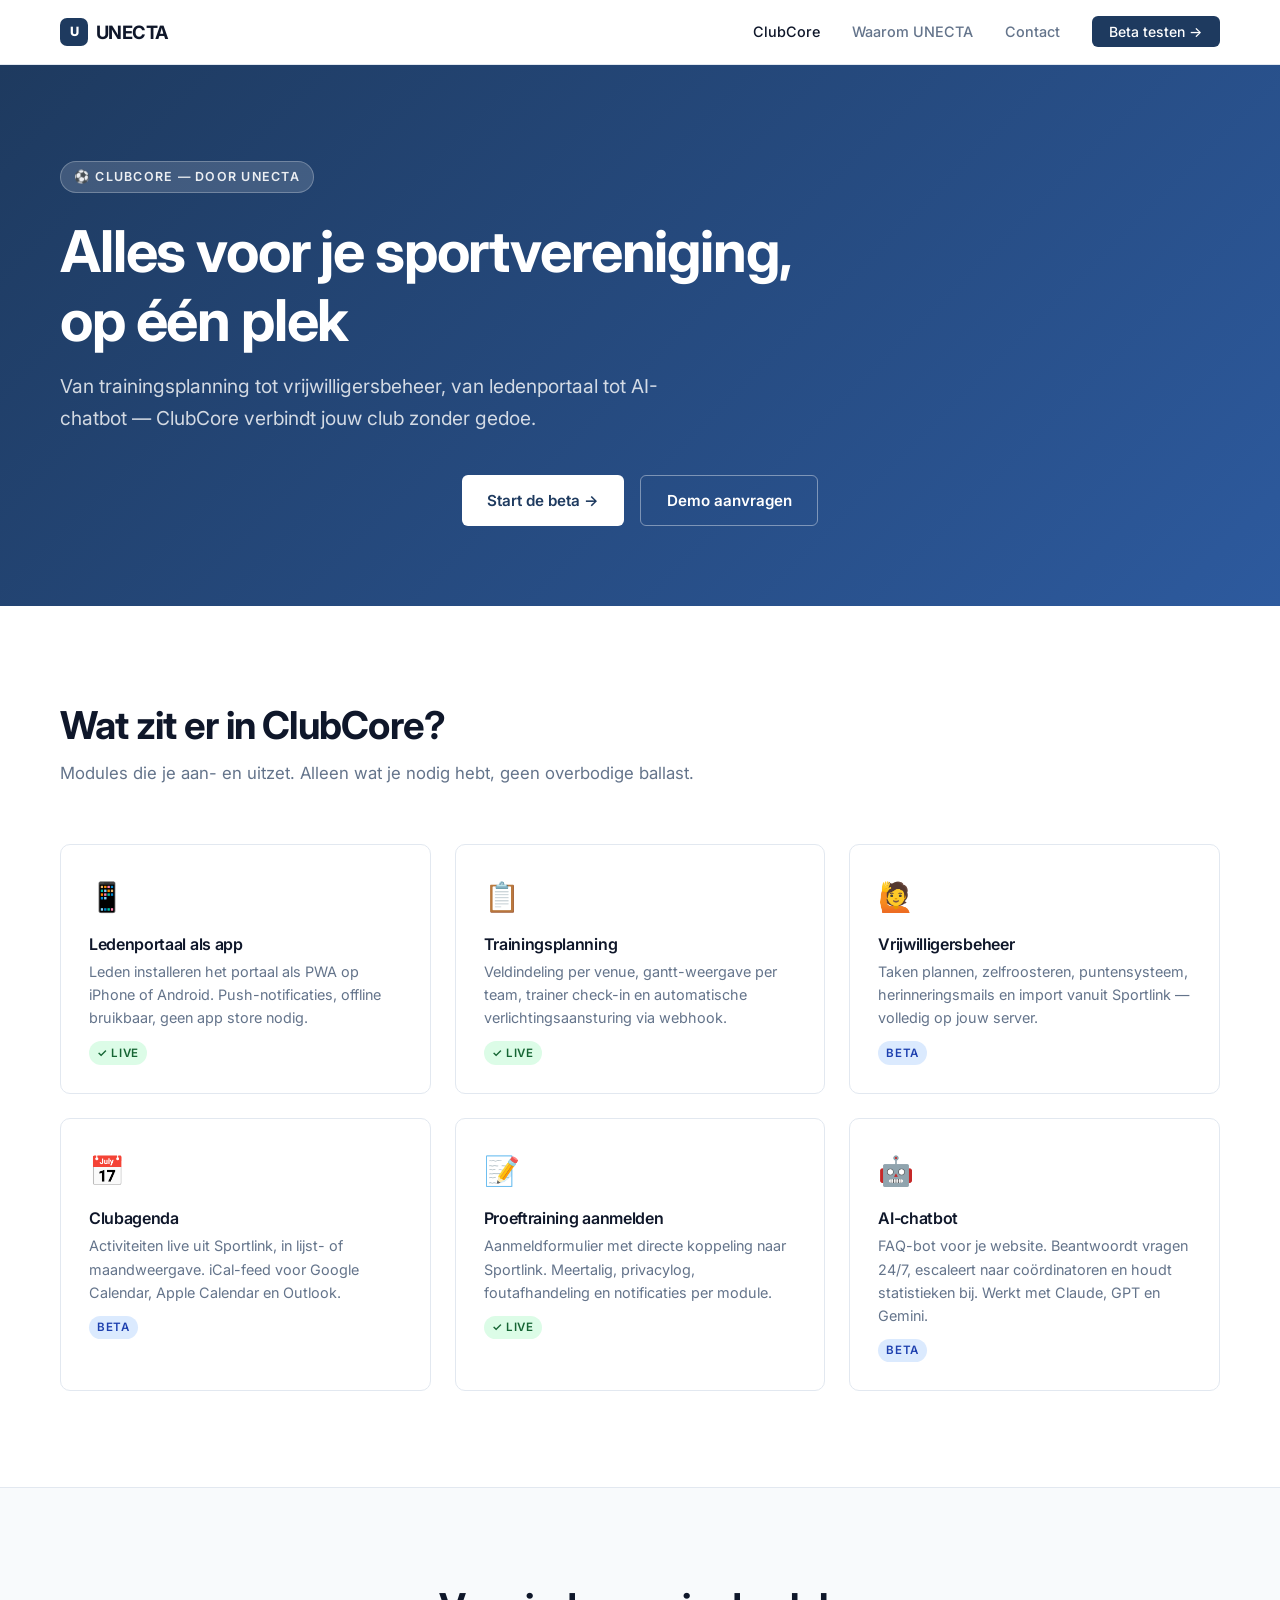
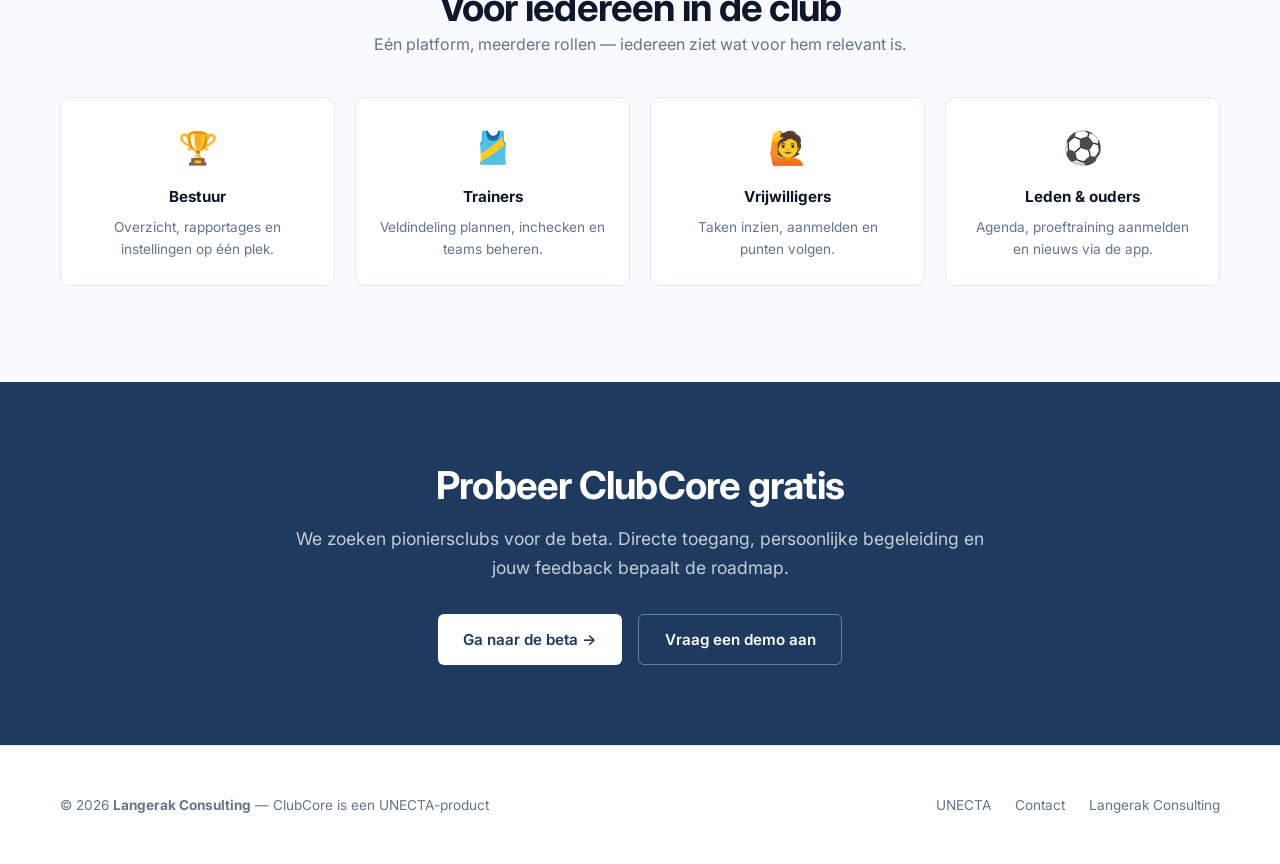
==== clubcore/index.html @ e7898072 "Initiële UNECTA-website: homepage + ClubCore productpagina Statische site klaar voor Vercel-deploy: " ====
<!DOCTYPE html>
<html lang="nl">
<head>
  <meta charset="UTF-8" />
  <meta name="viewport" content="width=device-width, initial-scale=1.0" />
  <title>ClubCore — Alles voor je sportvereniging | UNECTA</title>
  <meta name="description" content="ClubCore is de complete plugin-suite voor Nederlandse sportverenigingen. Trainingsplanning, vrijwilligersbeheer, agenda, AI-chatbot en meer — als PWA op je telefoon." />

  <link rel="preconnect" href="https://fonts.googleapis.com" />
  <link rel="preconnect" href="https://fonts.gstatic.com" crossorigin />
  <link href="https://fonts.googleapis.com/css2?family=Inter:wght@400;500;600;700;800&display=swap" rel="stylesheet" />

  <link rel="stylesheet" href="/assets/css/main.css" />
</head>
<body>

  <!-- ── Nav ───────────────────────────────────────────── -->
  <header class="nav">
    <div class="container nav__inner">
      <a href="/" class="nav__logo">
        <div class="nav__logo-mark">U</div>
        UNECTA
      </a>
      <nav>
        <ul class="nav__links">
          <li><a href="/clubcore" style="color:var(--color-dark)">ClubCore</a></li>
          <li><a href="/#waarom">Waarom UNECTA</a></li>
          <li><a href="mailto:peter@langerak.org">Contact</a></li>
          <li><a href="https://clubcore.unecta.nl" class="nav__cta">Beta testen →</a></li>
        </ul>
      </nav>
    </div>
  </header>

  <!-- ── Product hero ──────────────────────────────────── -->
  <section class="product-hero">
    <div class="container">
      <div class="product-hero__badge">⚽ ClubCore — door UNECTA</div>
      <h1>Alles voor je sportvereniging,<br />op één plek</h1>
      <p class="product-hero__sub">
        Van trainingsplanning tot vrijwilligersbeheer, van ledenportaal tot
        AI-chatbot — ClubCore verbindt jouw club zonder gedoe.
      </p>
      <div class="hero__actions">
        <a href="https://clubcore.unecta.nl" class="btn btn--primary">Start de beta →</a>
        <a href="mailto:peter@langerak.org" class="btn btn--ghost">Demo aanvragen</a>
      </div>
    </div>
  </section>

  <!-- ── Features ───────────────────────────────────────── -->
  <section class="features">
    <div class="container">
      <div class="features__header">
        <h2>Wat zit er in ClubCore?</h2>
        <p>Modules die je aan- en uitzet. Alleen wat je nodig hebt, geen overbodige ballast.</p>
      </div>

      <div class="features__grid">

        <div class="feature-card">
          <div class="feature-card__icon">📱</div>
          <h3 class="feature-card__title">Ledenportaal als app</h3>
          <p class="feature-card__desc">
            Leden installeren het portaal als PWA op iPhone of Android.
            Push-notificaties, offline bruikbaar, geen app store nodig.
          </p>
          <span class="status status--live">✓ Live</span>
        </div>

        <div class="feature-card">
          <div class="feature-card__icon">📋</div>
          <h3 class="feature-card__title">Trainingsplanning</h3>
          <p class="feature-card__desc">
            Veldindeling per venue, gantt-weergave per team, trainer check-in
            en automatische verlichtingsaansturing via webhook.
          </p>
          <span class="status status--live">✓ Live</span>
        </div>

        <div class="feature-card">
          <div class="feature-card__icon">🙋</div>
          <h3 class="feature-card__title">Vrijwilligersbeheer</h3>
          <p class="feature-card__desc">
            Taken plannen, zelfroosteren, puntensysteem, herinneringsmails
            en import vanuit Sportlink — volledig op jouw server.
          </p>
          <span class="status status--beta">Beta</span>
        </div>

        <div class="feature-card">
          <div class="feature-card__icon">📅</div>
          <h3 class="feature-card__title">Clubagenda</h3>
          <p class="feature-card__desc">
            Activiteiten live uit Sportlink, in lijst- of maandweergave.
            iCal-feed voor Google Calendar, Apple Calendar en Outlook.
          </p>
          <span class="status status--beta">Beta</span>
        </div>

        <div class="feature-card">
          <div class="feature-card__icon">📝</div>
          <h3 class="feature-card__title">Proeftraining aanmelden</h3>
          <p class="feature-card__desc">
            Aanmeldformulier met directe koppeling naar Sportlink.
            Meertalig, privacylog, foutafhandeling en notificaties per module.
          </p>
          <span class="status status--live">✓ Live</span>
        </div>

        <div class="feature-card">
          <div class="feature-card__icon">🤖</div>
          <h3 class="feature-card__title">AI-chatbot</h3>
          <p class="feature-card__desc">
            FAQ-bot voor je website. Beantwoordt vragen 24/7, escaleert
            naar coördinatoren en houdt statistieken bij. Werkt met Claude, GPT en Gemini.
          </p>
          <span class="status status--beta">Beta</span>
        </div>

      </div>
    </div>
  </section>

  <!-- ── Voor wie ────────────────────────────────────────── -->
  <section class="for-who">
    <div class="container">
      <div class="text-center">
        <h2>Voor iedereen in de club</h2>
        <p class="text-muted mt-2" style="margin:0 auto">
          Eén platform, meerdere rollen — iedereen ziet wat voor hem relevant is.
        </p>
      </div>
      <div class="for-who__grid">
        <div class="role-card">
          <div class="role-card__icon">🏆</div>
          <div class="role-card__title">Bestuur</div>
          <p class="role-card__desc">Overzicht, rapportages en instellingen op één plek.</p>
        </div>
        <div class="role-card">
          <div class="role-card__icon">🎽</div>
          <div class="role-card__title">Trainers</div>
          <p class="role-card__desc">Veldindeling plannen, inchecken en teams beheren.</p>
        </div>
        <div class="role-card">
          <div class="role-card__icon">🙋</div>
          <div class="role-card__title">Vrijwilligers</div>
          <p class="role-card__desc">Taken inzien, aanmelden en punten volgen.</p>
        </div>
        <div class="role-card">
          <div class="role-card__icon">⚽</div>
          <div class="role-card__title">Leden &amp; ouders</div>
          <p class="role-card__desc">Agenda, proeftraining aanmelden en nieuws via de app.</p>
        </div>
      </div>
    </div>
  </section>

  <!-- ── CTA ───────────────────────────────────────────── -->
  <section class="cta-section">
    <div class="container">
      <h2>Probeer ClubCore gratis</h2>
      <p>
        We zoeken pioniersclubs voor de beta. Directe toegang, persoonlijke
        begeleiding en jouw feedback bepaalt de roadmap.
      </p>
      <div class="hero__actions">
        <a href="https://clubcore.unecta.nl" class="btn btn--primary">Ga naar de beta →</a>
        <a href="mailto:peter@langerak.org" class="btn btn--ghost">Vraag een demo aan</a>
      </div>
    </div>
  </section>

  <!-- ── Footer ─────────────────────────────────────────── -->
  <footer class="footer">
    <div class="container footer__inner">
      <p class="footer__copy">
        © 2026 <strong>Langerak Consulting</strong> — ClubCore is een UNECTA-product
      </p>
      <ul class="footer__links">
        <li><a href="/">UNECTA</a></li>
        <li><a href="mailto:peter@langerak.org">Contact</a></li>
        <li><a href="https://langerakconsulting.nl">Langerak Consulting</a></li>
      </ul>
    </div>
  </footer>

</body>
</html>
---- assets/css/main.css ----
/* ═══════════════════════════════════════════════════════
   UNECTA — main.css
   Kleuren via CSS-variabelen → swap brandpakket in :root
   ═══════════════════════════════════════════════════════ */

:root {
  /* Brand — placeholder tot brandpakket beschikbaar is */
  --color-primary:       #1e3a5f;
  --color-primary-light: #2d5a9e;
  --color-accent:        #3b7dd8;
  --color-accent-hover:  #2d6bc4;

  /* Neutrals */
  --color-dark:      #0f172a;
  --color-body:      #334155;
  --color-muted:     #64748b;
  --color-border:    #e2e8f0;
  --color-surface:   #f8fafc;
  --color-white:     #ffffff;

  /* Typography */
  --font-sans: 'Inter', system-ui, -apple-system, sans-serif;
  --font-mono: 'JetBrains Mono', 'Fira Code', monospace;

  /* Spacing */
  --radius-sm: 6px;
  --radius-md: 10px;
  --radius-lg: 16px;

  /* Shadows */
  --shadow-sm: 0 1px 3px rgba(0,0,0,.08), 0 1px 2px rgba(0,0,0,.06);
  --shadow-md: 0 4px 16px rgba(0,0,0,.10);
  --shadow-lg: 0 12px 40px rgba(0,0,0,.14);
}

/* ── Reset ──────────────────────────────────────────────── */
*, *::before, *::after { box-sizing: border-box; margin: 0; padding: 0; }

html { scroll-behavior: smooth; -webkit-text-size-adjust: 100%; }

body {
  font-family: var(--font-sans);
  font-size: 16px;
  line-height: 1.65;
  color: var(--color-body);
  background: var(--color-white);
  -webkit-font-smoothing: antialiased;
}

img, svg { display: block; max-width: 100%; }
a { color: inherit; text-decoration: none; }
button { cursor: pointer; font-family: inherit; border: none; background: none; }

/* ── Typography ─────────────────────────────────────────── */
h1, h2, h3, h4 {
  color: var(--color-dark);
  line-height: 1.2;
  font-weight: 700;
  letter-spacing: -0.02em;
}
h1 { font-size: clamp(2.2rem, 5vw, 3.6rem); }
h2 { font-size: clamp(1.6rem, 3vw, 2.4rem); }
h3 { font-size: 1.2rem; font-weight: 600; }
p  { max-width: 65ch; }

/* ── Layout ─────────────────────────────────────────────── */
.container {
  width: min(1160px, 100% - 3rem);
  margin-inline: auto;
}

section { padding: 6rem 0; }

/* ── Nav ────────────────────────────────────────────────── */
.nav {
  position: sticky;
  top: 0;
  z-index: 100;
  background: rgba(255,255,255,.85);
  backdrop-filter: blur(12px);
  -webkit-backdrop-filter: blur(12px);
  border-bottom: 1px solid var(--color-border);
}

.nav__inner {
  display: flex;
  align-items: center;
  justify-content: space-between;
  height: 64px;
}

.nav__logo {
  display: flex;
  align-items: center;
  gap: .5rem;
  font-weight: 700;
  font-size: 1.15rem;
  color: var(--color-dark);
  letter-spacing: -0.03em;
}

.nav__logo-mark {
  width: 28px;
  height: 28px;
  background: var(--color-primary);
  border-radius: 7px;
  display: flex;
  align-items: center;
  justify-content: center;
  color: white;
  font-size: .8rem;
  font-weight: 800;
}

.nav__links {
  display: flex;
  align-items: center;
  gap: 2rem;
  list-style: none;
  font-size: .9rem;
  font-weight: 500;
  color: var(--color-muted);
}

.nav__links a:hover { color: var(--color-dark); }

.nav__cta {
  background: var(--color-primary);
  color: var(--color-white) !important;
  padding: .45rem 1.1rem;
  border-radius: var(--radius-sm);
  font-size: .875rem !important;
  transition: background .15s;
}
.nav__cta:hover { background: var(--color-primary-light) !important; }

@media (max-width: 680px) {
  .nav__links { display: none; }
}

/* ── Buttons ─────────────────────────────────────────────── */
.btn {
  display: inline-flex;
  align-items: center;
  gap: .5rem;
  padding: .75rem 1.6rem;
  border-radius: var(--radius-sm);
  font-size: .95rem;
  font-weight: 600;
  transition: all .15s;
  white-space: nowrap;
}

.btn--primary {
  background: var(--color-primary);
  color: var(--color-white);
}
.btn--primary:hover { background: var(--color-primary-light); transform: translateY(-1px); box-shadow: var(--shadow-md); }

.btn--ghost {
  background: transparent;
  color: var(--color-body);
  border: 1.5px solid var(--color-border);
}
.btn--ghost:hover { border-color: var(--color-primary); color: var(--color-primary); }

/* ── Hero ────────────────────────────────────────────────── */
.hero {
  padding: 7rem 0 6rem;
  text-align: center;
  background: linear-gradient(180deg, var(--color-surface) 0%, var(--color-white) 100%);
}

.hero__eyebrow {
  display: inline-flex;
  align-items: center;
  gap: .4rem;
  font-size: .8rem;
  font-weight: 600;
  color: var(--color-accent);
  text-transform: uppercase;
  letter-spacing: .1em;
  margin-bottom: 1.5rem;
  background: rgba(59,125,216,.08);
  padding: .3rem .8rem;
  border-radius: 999px;
  border: 1px solid rgba(59,125,216,.2);
}

.hero__title {
  margin-bottom: 1.25rem;
}

.hero__title span {
  color: var(--color-accent);
}

.hero__sub {
  font-size: 1.2rem;
  color: var(--color-muted);
  max-width: 52ch;
  margin: 0 auto 2.5rem;
}

.hero__actions {
  display: flex;
  gap: 1rem;
  justify-content: center;
  flex-wrap: wrap;
}

/* ── Products grid ──────────────────────────────────────── */
.products { background: var(--color-white); }

.products__header {
  text-align: center;
  margin-bottom: 3.5rem;
}

.products__header p {
  color: var(--color-muted);
  font-size: 1.1rem;
  margin: .75rem auto 0;
}

.products__grid {
  display: grid;
  grid-template-columns: repeat(auto-fit, minmax(300px, 1fr));
  gap: 1.5rem;
}

.product-card {
  border: 1.5px solid var(--color-border);
  border-radius: var(--radius-lg);
  padding: 2rem;
  transition: all .2s;
  position: relative;
  overflow: hidden;
}

.product-card:hover {
  border-color: var(--color-accent);
  box-shadow: var(--shadow-md);
  transform: translateY(-2px);
}

.product-card--featured::before {
  content: 'Beta beschikbaar';
  position: absolute;
  top: 1.25rem;
  right: 1.25rem;
  font-size: .7rem;
  font-weight: 700;
  text-transform: uppercase;
  letter-spacing: .08em;
  background: var(--color-accent);
  color: white;
  padding: .2rem .65rem;
  border-radius: 999px;
}

.product-card__icon {
  font-size: 2.2rem;
  margin-bottom: 1rem;
}

.product-card__name {
  font-size: 1.1rem;
  font-weight: 700;
  color: var(--color-dark);
  margin-bottom: .4rem;
}

.product-card__desc {
  font-size: .925rem;
  color: var(--color-muted);
  line-height: 1.6;
  margin-bottom: 1.25rem;
}

.product-card__tags {
  display: flex;
  flex-wrap: wrap;
  gap: .4rem;
}

.tag {
  font-size: .75rem;
  font-weight: 500;
  padding: .2rem .6rem;
  border-radius: 999px;
  background: var(--color-surface);
  color: var(--color-muted);
  border: 1px solid var(--color-border);
}

.product-card__link {
  display: inline-flex;
  align-items: center;
  gap: .3rem;
  font-size: .875rem;
  font-weight: 600;
  color: var(--color-accent);
  margin-top: 1.25rem;
}
.product-card__link:hover { gap: .5rem; }

/* ── Why UNECTA ─────────────────────────────────────────── */
.why {
  background: var(--color-surface);
  border-top: 1px solid var(--color-border);
  border-bottom: 1px solid var(--color-border);
}

.why__grid {
  display: grid;
  grid-template-columns: repeat(auto-fit, minmax(220px, 1fr));
  gap: 2.5rem;
  margin-top: 3rem;
}

.why-item__icon {
  font-size: 1.8rem;
  margin-bottom: .75rem;
}

.why-item__title {
  font-size: 1rem;
  font-weight: 700;
  color: var(--color-dark);
  margin-bottom: .4rem;
}

.why-item__text {
  font-size: .9rem;
  color: var(--color-muted);
  line-height: 1.6;
  max-width: 32ch;
}

/* ── CTA section ─────────────────────────────────────────── */
.cta-section {
  text-align: center;
  background: var(--color-primary);
  padding: 5rem 0;
}

.cta-section h2 { color: white; }
.cta-section p  { color: rgba(255,255,255,.75); margin: 1rem auto 2rem; font-size: 1.1rem; }

.cta-section .btn--ghost {
  color: white;
  border-color: rgba(255,255,255,.35);
}
.cta-section .btn--ghost:hover {
  border-color: white;
  background: rgba(255,255,255,.1);
}

.cta-section .btn--primary {
  background: white;
  color: var(--color-primary);
}
.cta-section .btn--primary:hover { background: var(--color-surface); }

/* ── Footer ─────────────────────────────────────────────── */
.footer {
  padding: 3rem 0;
  border-top: 1px solid var(--color-border);
}

.footer__inner {
  display: flex;
  align-items: center;
  justify-content: space-between;
  flex-wrap: wrap;
  gap: 1rem;
}

.footer__copy {
  font-size: .85rem;
  color: var(--color-muted);
}

.footer__links {
  display: flex;
  gap: 1.5rem;
  list-style: none;
  font-size: .85rem;
}

.footer__links a {
  color: var(--color-muted);
}
.footer__links a:hover { color: var(--color-dark); }

/* ── Product page specific ──────────────────────────────── */
.product-hero {
  padding: 6rem 0 5rem;
  background: linear-gradient(135deg, var(--color-primary) 0%, var(--color-primary-light) 100%);
  color: white;
}

.product-hero__badge {
  display: inline-flex;
  align-items: center;
  gap: .4rem;
  font-size: .78rem;
  font-weight: 600;
  text-transform: uppercase;
  letter-spacing: .1em;
  background: rgba(255,255,255,.15);
  border: 1px solid rgba(255,255,255,.25);
  padding: .3rem .8rem;
  border-radius: 999px;
  margin-bottom: 1.5rem;
  color: rgba(255,255,255,.9);
}

.product-hero h1 { color: white; margin-bottom: 1rem; }

.product-hero__sub {
  font-size: 1.2rem;
  color: rgba(255,255,255,.8);
  max-width: 50ch;
  margin-bottom: 2.5rem;
}

.product-hero .btn--ghost {
  color: white;
  border-color: rgba(255,255,255,.4);
}
.product-hero .btn--ghost:hover {
  border-color: white;
  background: rgba(255,255,255,.1);
  color: white;
}

.product-hero .btn--primary {
  background: white;
  color: var(--color-primary);
}

/* Features grid */
.features { background: var(--color-white); }

.features__header { margin-bottom: 3.5rem; }
.features__header p { color: var(--color-muted); font-size: 1.05rem; margin-top: .75rem; }

.features__grid {
  display: grid;
  grid-template-columns: repeat(auto-fit, minmax(280px, 1fr));
  gap: 1.5rem;
}

.feature-card {
  padding: 1.75rem;
  border: 1.5px solid var(--color-border);
  border-radius: var(--radius-md);
  transition: all .2s;
}

.feature-card:hover {
  border-color: var(--color-accent);
  box-shadow: var(--shadow-sm);
}

.feature-card__icon { font-size: 1.8rem; margin-bottom: .9rem; }
.feature-card__title { font-size: 1rem; margin-bottom: .4rem; }
.feature-card__desc { font-size: .9rem; color: var(--color-muted); line-height: 1.6; max-width: none; }

/* Status badges */
.status {
  display: inline-flex;
  align-items: center;
  gap: .3rem;
  font-size: .72rem;
  font-weight: 600;
  text-transform: uppercase;
  letter-spacing: .06em;
  padding: .15rem .5rem;
  border-radius: 999px;
  margin-top: .75rem;
}
.status--live { background: #dcfce7; color: #166534; }
.status--beta { background: #dbeafe; color: #1e40af; }
.status--soon { background: #f1f5f9; color: #64748b; }

/* Rollen sectie */
.for-who { background: var(--color-surface); border-top: 1px solid var(--color-border); }
.for-who__grid {
  display: grid;
  grid-template-columns: repeat(auto-fit, minmax(200px, 1fr));
  gap: 1.25rem;
  margin-top: 2.5rem;
}

.role-card {
  background: white;
  border: 1.5px solid var(--color-border);
  border-radius: var(--radius-md);
  padding: 1.5rem;
  text-align: center;
}

.role-card__icon { font-size: 2rem; margin-bottom: .6rem; }
.role-card__title { font-size: .95rem; font-weight: 700; color: var(--color-dark); margin-bottom: .4rem; }
.role-card__desc { font-size: .85rem; color: var(--color-muted); max-width: none; }

/* ── Utilities ────────────────────────────────────────────── */
.text-center { text-align: center; }
.text-muted  { color: var(--color-muted); }
.mt-1 { margin-top: .5rem; }
.mt-2 { margin-top: 1rem; }
.mt-3 { margin-top: 1.5rem; }
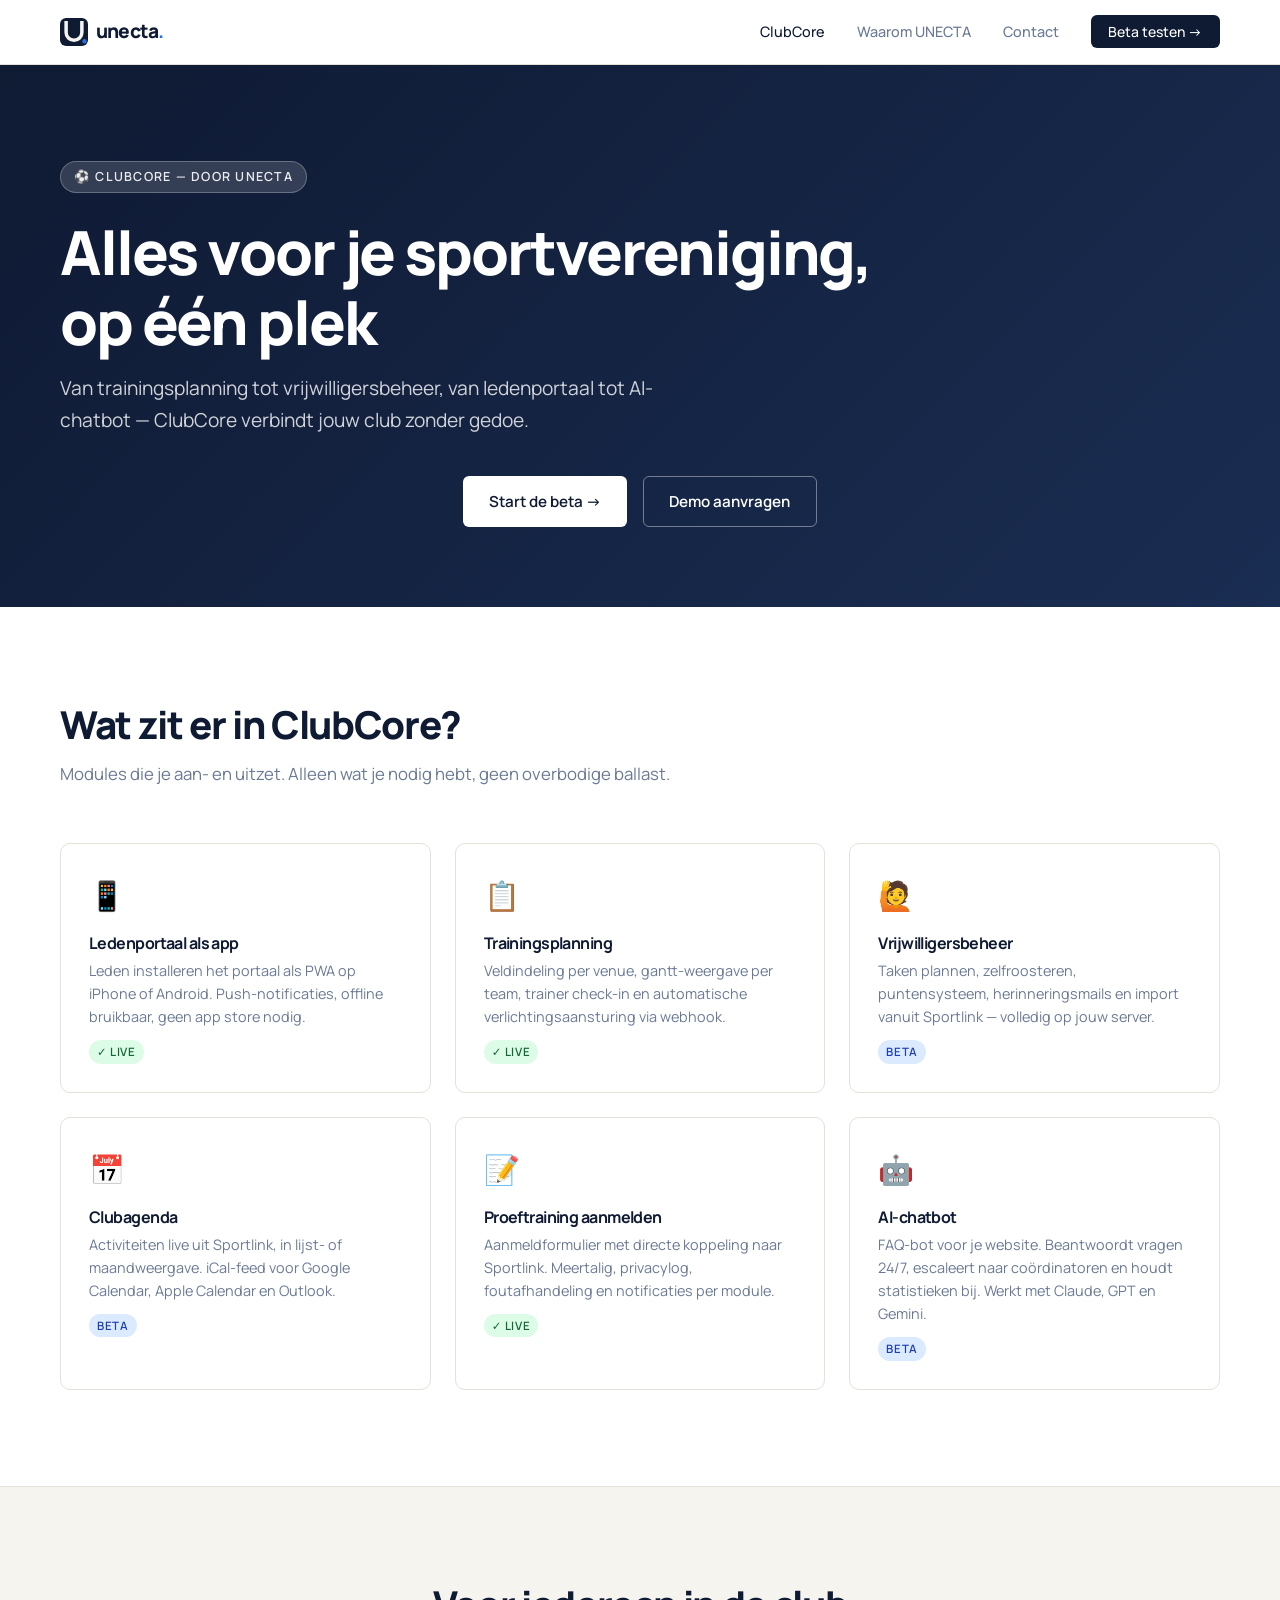
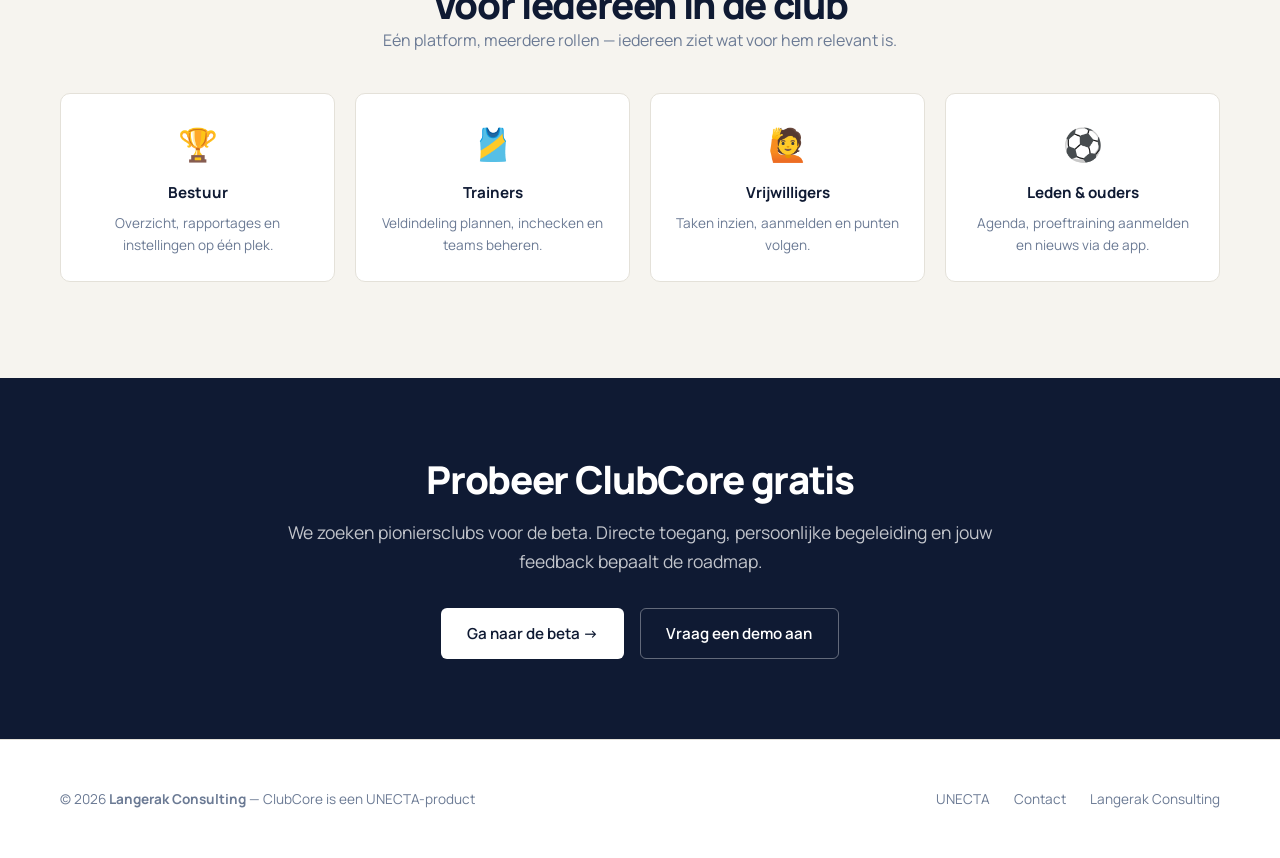
==== commit bed5fae3: "Brand doorvoeren: Manrope, Ink/Blue/Cream, monogram logo, favicon - Kleuren: #0F1A33 (Ink) · #2A6FDB" ====
--- a/clubcore/index.html
+++ b/clubcore/index.html
@@ -6,9 +6,14 @@
   <title>ClubCore — Alles voor je sportvereniging | UNECTA</title>
   <meta name="description" content="ClubCore is de complete plugin-suite voor Nederlandse sportverenigingen. Trainingsplanning, vrijwilligersbeheer, agenda, AI-chatbot en meer — als PWA op je telefoon." />
 
+  <!-- Favicon -->
+  <link rel="icon" type="image/svg+xml" href="/assets/img/svg/unecta-favicon.svg" />
+  <link rel="icon" type="image/png" sizes="32x32" href="/assets/img/png/unecta-favicon-32.png" />
+
+  <!-- Fonts -->
   <link rel="preconnect" href="https://fonts.googleapis.com" />
   <link rel="preconnect" href="https://fonts.gstatic.com" crossorigin />
-  <link href="https://fonts.googleapis.com/css2?family=Inter:wght@400;500;600;700;800&display=swap" rel="stylesheet" />
+  <link href="https://fonts.googleapis.com/css2?family=Manrope:wght@400;500;600;700;800&family=JetBrains+Mono:wght@500&display=swap" rel="stylesheet" />
 
   <link rel="stylesheet" href="/assets/css/main.css" />
 </head>
@@ -18,8 +23,12 @@
   <header class="nav">
     <div class="container nav__inner">
       <a href="/" class="nav__logo">
-        <div class="nav__logo-mark">U</div>
-        UNECTA
+        <svg width="28" height="28" viewBox="0 0 128 128" fill="none" xmlns="http://www.w3.org/2000/svg" aria-hidden="true">
+          <rect width="128" height="128" rx="28" fill="#0F1A33"/>
+          <path d="M 28 22 L 28 66 A 36 36 0 0 0 100 66 L 100 22" fill="none" stroke="#F6F4EF" stroke-width="16" stroke-linecap="square"/>
+          <circle cx="112" cy="106" r="10" fill="#2A6FDB"/>
+        </svg>
+        <span>unecta<span style="color:var(--color-accent)">.</span></span>
       </a>
       <nav>
         <ul class="nav__links">
--- a/assets/css/main.css
+++ b/assets/css/main.css
@@ -1,26 +1,28 @@
 /* ═══════════════════════════════════════════════════════
    UNECTA — main.css
-   Kleuren via CSS-variabelen → swap brandpakket in :root
+   Brand: Ink #0F1A33 · Blue #2A6FDB · Cream #F6F4EF
+   Font:  Manrope 800 + JetBrains Mono 500
    ═══════════════════════════════════════════════════════ */
 
 :root {
-  /* Brand — placeholder tot brandpakket beschikbaar is */
-  --color-primary:       #1e3a5f;
-  --color-primary-light: #2d5a9e;
-  --color-accent:        #3b7dd8;
-  --color-accent-hover:  #2d6bc4;
+  /* Brand */
+  --color-primary:       #0F1A33;   /* Ink — hoofd */
+  --color-primary-light: #1a2d52;   /* Ink licht */
+  --color-accent:        #2A6FDB;   /* Blue */
+  --color-accent-hover:  #2260c4;   /* Blue donkerder */
+  --color-cream:         #F6F4EF;   /* Cream — achtergrond */
 
   /* Neutrals */
-  --color-dark:      #0f172a;
-  --color-body:      #334155;
-  --color-muted:     #64748b;
-  --color-border:    #e2e8f0;
-  --color-surface:   #f8fafc;
+  --color-dark:      #0F1A33;
+  --color-body:      #3a4a63;
+  --color-muted:     #6b7a94;
+  --color-border:    #e4e1d9;       /* Cream-tinted border */
+  --color-surface:   #F6F4EF;       /* Cream */
   --color-white:     #ffffff;
 
   /* Typography */
-  --font-sans: 'Inter', system-ui, -apple-system, sans-serif;
-  --font-mono: 'JetBrains Mono', 'Fira Code', monospace;
+  --font-sans: 'Manrope', system-ui, -apple-system, sans-serif;
+  --font-mono: 'JetBrains Mono', ui-monospace, monospace;
 
   /* Spacing */
   --radius-sm: 6px;
@@ -54,13 +56,13 @@
 /* ── Typography ─────────────────────────────────────────── */
 h1, h2, h3, h4 {
   color: var(--color-dark);
-  line-height: 1.2;
-  font-weight: 700;
-  letter-spacing: -0.02em;
-}
-h1 { font-size: clamp(2.2rem, 5vw, 3.6rem); }
-h2 { font-size: clamp(1.6rem, 3vw, 2.4rem); }
-h3 { font-size: 1.2rem; font-weight: 600; }
+  line-height: 1.15;
+  font-weight: 800;
+  letter-spacing: -0.035em;
+}
+h1 { font-size: clamp(2.4rem, 5vw, 3.8rem); }
+h2 { font-size: clamp(1.7rem, 3vw, 2.6rem); }
+h3 { font-size: 1.15rem; font-weight: 700; }
 p  { max-width: 65ch; }
 
 /* ── Layout ─────────────────────────────────────────────── */
@@ -93,24 +95,13 @@
   display: flex;
   align-items: center;
   gap: .5rem;
-  font-weight: 700;
-  font-size: 1.15rem;
+  font-weight: 800;
+  font-size: 1.2rem;
   color: var(--color-dark);
-  letter-spacing: -0.03em;
-}
-
-.nav__logo-mark {
-  width: 28px;
-  height: 28px;
-  background: var(--color-primary);
-  border-radius: 7px;
-  display: flex;
-  align-items: center;
-  justify-content: center;
-  color: white;
-  font-size: .8rem;
-  font-weight: 800;
-}
+  letter-spacing: -0.04em;
+}
+
+.nav__logo svg { flex-shrink: 0; }
 
 .nav__links {
   display: flex;
@@ -168,7 +159,7 @@
 .hero {
   padding: 7rem 0 6rem;
   text-align: center;
-  background: linear-gradient(180deg, var(--color-surface) 0%, var(--color-white) 100%);
+  background: linear-gradient(180deg, var(--color-cream) 0%, var(--color-white) 100%);
 }
 
 .hero__eyebrow {
